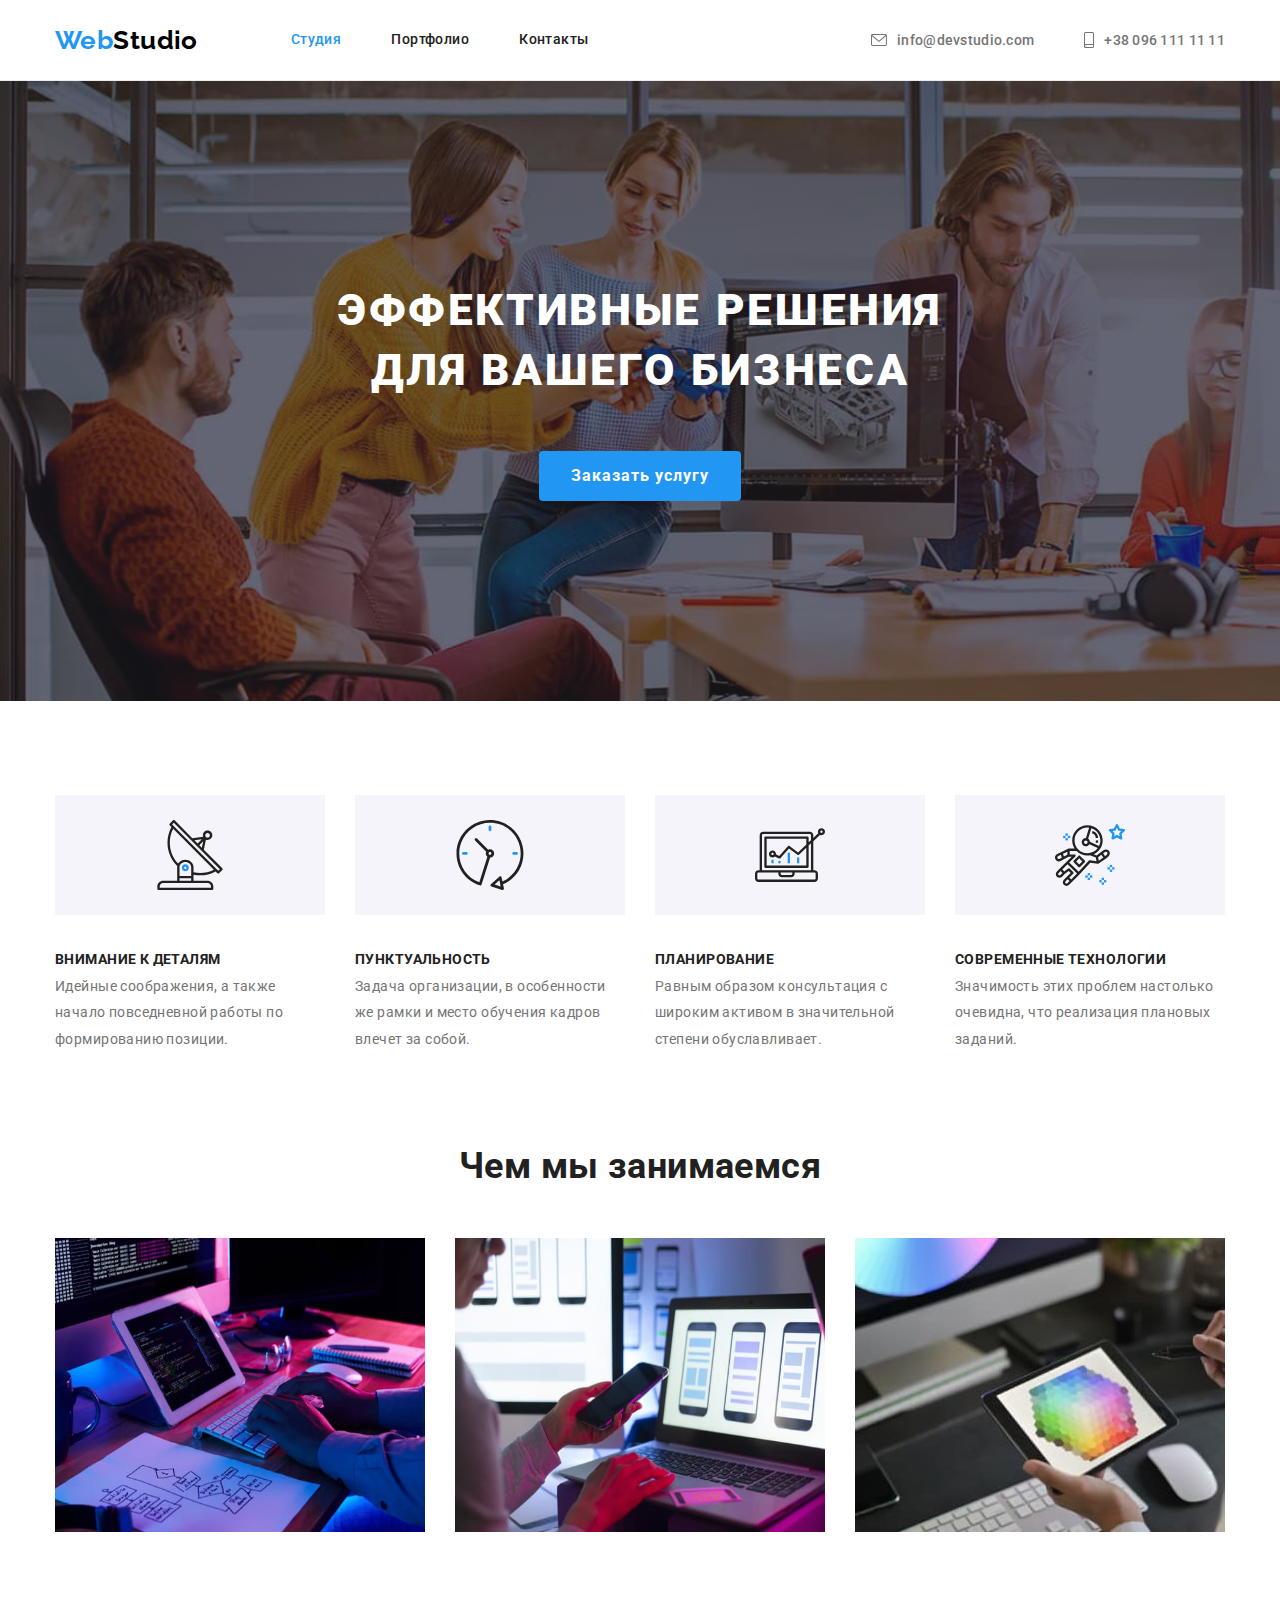
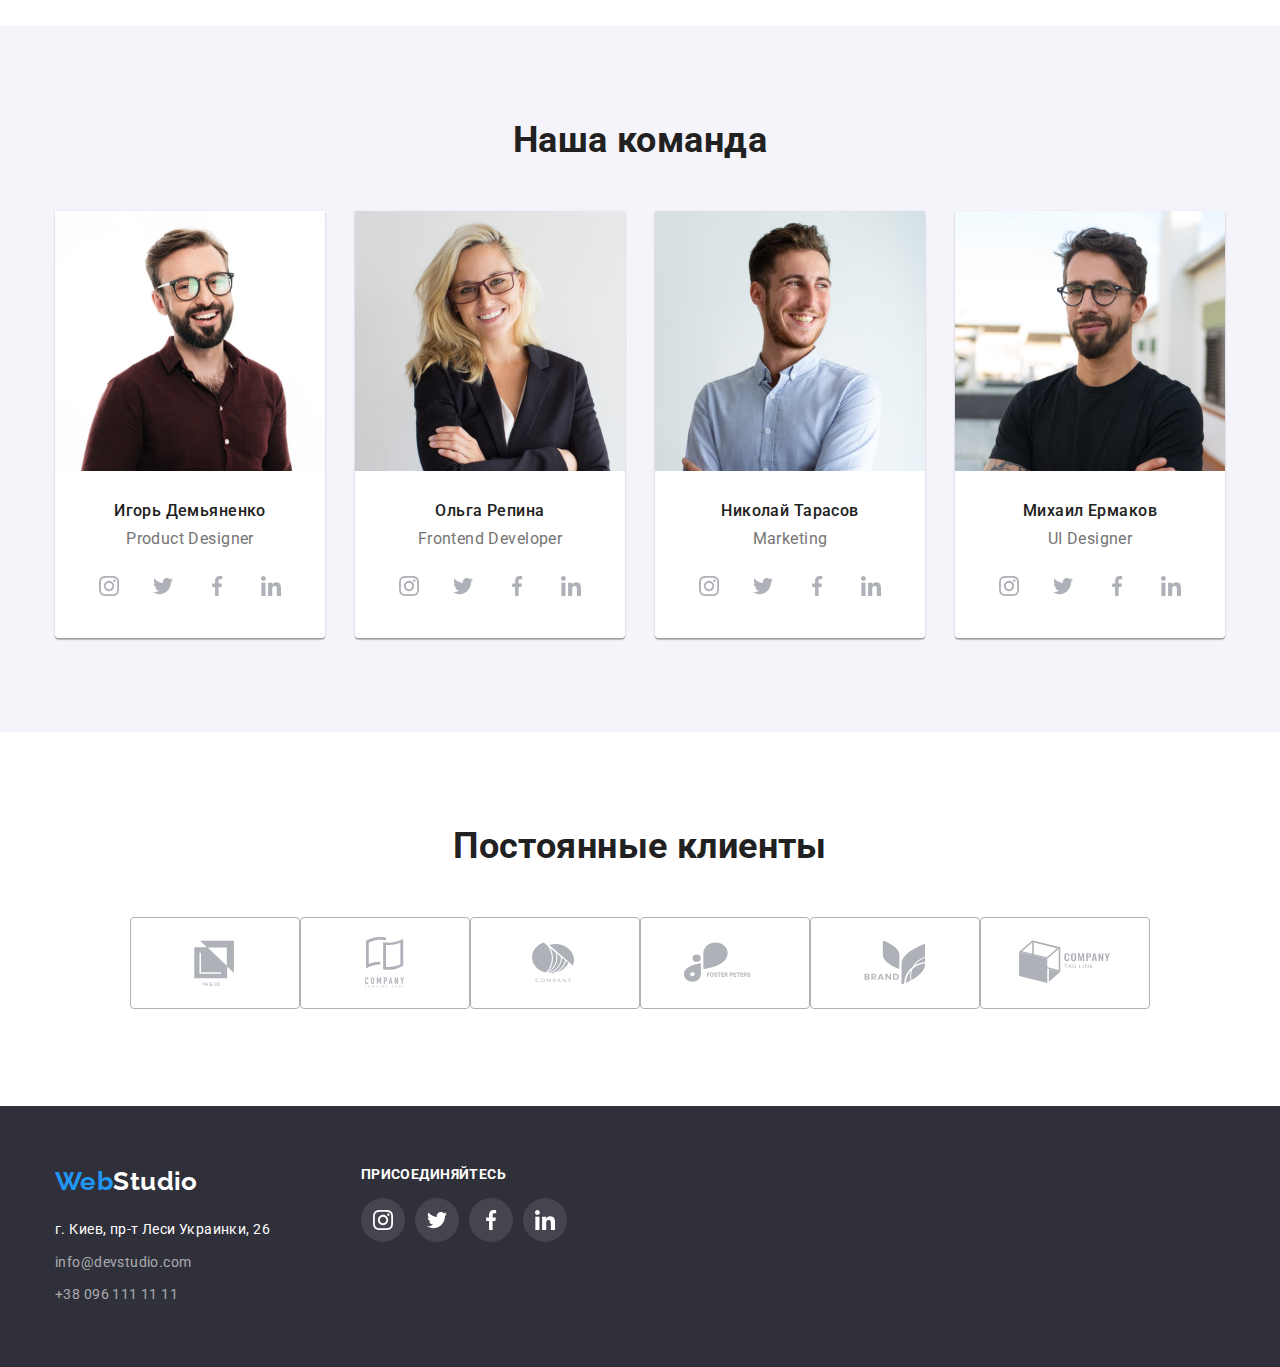
==== index.html @ 5a4d10e6 "Декоративные элементы" ====
<!DOCTYPE html>
<html lang="ru">
<head>
    <meta charset="UTF-8">
    <meta http-equiv="X-UA-Compatible" content="IE=edge">
    <meta name="viewport" content="width=device-width, initial-scale=1.0">

    <title>Студия разработки сайтов, интернет-магазинов, веб и мобильных приложений</title>
        
    <link rel="preconnect" href="https://fonts.googleapis.com">
    <link rel="preconnect" href="https://fonts.gstatic.com" crossorigin>
    <link href="https://fonts.googleapis.com/css2?family=Raleway:wght@700&family=Roboto:wght@400;500;700;900&display=swap"
        rel="stylesheet">
    
    <link rel="stylesheet" href="https://cdnjs.cloudflare.com/ajax/libs/modern-normalize/1.1.0/modern-normalize.min.css">

    <link rel="stylesheet" href="./css/styles.css">
</head>

<body>
<!----------------------------- Header --------------------------------->
    <header class="header-section"> 
        <div class="container header-container">
            <nav class="nav-list">
                <a lang="en" href="/" class="logo">Web<span class="logo-header-color">Studio</span></a>
                
                <ul class="list nav-list">
                    <li class="item">                    
                        <a href="./index.html" class="list-menu current">Студия</a>
                    </li>
                    <li class="item">
                        <a href="./portfolio.html" class="list-menu">Портфолио</a>
                    </li>
                    <li class="item">
                        <a href="" class="list-menu">Контакты</a>
                    </li>
                </ul>
            </nav>
            <ul class="list header-contacts-list">
                <li class="item icon-contact-list">
                    <svg class="icon-envelope">
                        <use href="./images/icons.svg#icon-envelope" ></use>
                    </svg>
                    <a href="mailto:info@devstudio.com" class="header-contacts">info@devstudio.com</a>
                </li>
                <li class="item icon-contact-list">
                    <svg class="icon-smartphone">
                        <use href="./images/icons.svg#icon-smartphone"></use>
                    </svg>
                    <a href="tel:+380961111111"  class="header-contacts">+38 096 111 11 11</a>
                </li> 
            </ul>
        </div>
    </header>

    <main>
<!----------------------------- Hero --------------------------------->
        <section class="hero">
            <div class="container hero-container">
                <h1 class="hero-h">Эффективные решения для вашего бизнеса</h1>
                <button type="button" class="button-header">Заказать услугу</button>
            </div>
        </section>
<!------------------------- Наши преимущества ------------------------>
        <section class="main-content-section">
            <!--  h2 скрыт в css -->
            <div class="container advantages-container" >
                <h2 class="visually-hidden">Наши преимущества</h2>

                <ul class="list advantages-list">
                    <li class="advantages-item">
                        <div class="icon-advantages">
                            <svg class="icon-img">
                                <use href="./images/icons.svg#icon-antenna" width="70" height="70"></use>
                            </svg>
                        </div>
                        <h3 class="advantages">Внимание к деталям</h3>
                        <p class="advantages-description">Идейные соображения, а также начало повседневной работы по формированию позиции.</p>
                    </li>

                    <li class="advantages-item">
                        <div class="icon-advantages">
                            <svg class="icon-img">
                                <use href="./images/icons.svg#icon-clock" width="70" height="70"></use>
                            </svg>
                        </div>
                        <h3 class="advantages">Пунктуальность</h3>
                        <p class="advantages-description">Задача организации, в особенности же рамки и место обучения кадров влечет за собой.</p>
                    </li>

                    <li class="advantages-item">
                        <div class="icon-advantages">
                            <svg class="icon-img">
                                <use href="./images/icons.svg#icon-diagram" width="70" height="70"></use>
                            </svg>
                        </div>
                        <h3 class="advantages">Планирование</h3>
                        <p class="advantages-description">Равным образом консультация с широким активом в значительной степени обуславливает.</p>
                    </li>

                    <li class="advantages-item">
                        <div class="icon-advantages">
                            <svg class="icon-img">
                                <use href="./images/icons.svg#icon-astronaut" width="70" height="70"></use>
                            </svg>
                        </div>                       
                        <h3 class="advantages">Современные технологии</h3>
                        <p class="advantages-description">Значимость этих проблем настолько очевидна, что реализация плановых заданий.</p>
                    </li>
                </ul>

            </div>
        </section>
<!------------------------- Чем мы занимаемся ------------------------>
        <section class="main-content-section  particuliarities-section">
            <div class="container">
                <h2 class="particuliarities-h">Чем мы занимаемся</h2>
                <ul class="list specialization-img">
                    <li><img class="particuliarities-photo" src="./images/algorithm.jpg" alt="Написание кода, алгоритм" width="370" height="294"></li>
                    <li><img class="particuliarities-photo" src="./images/mobile.jpg" alt="Разработка мобильных приложений" width="370" height="294"></li>
                    <li><img class="particuliarities-photo" src="./images/html-colors.jpg" alt="Цветовая палитра" width="370" height="294"></li>
                </ul>  
            </div>
        </section>
<!------------------------- Наша команда ------------------------>
        <section class="main-content-section team-backgroung">
            <div class="container team-container">
                <h2 class="particuliarities-h">Наша команда</h2>      

                <ul class="list our-team">
                    <li class="our-team-list">
                        <img class="teammate-photo" lang="en" src="./images/ihor.jpg" alt="Photo of Product Designer" width="270">
                        <div class="teammate-description">
                            <h3 class="teammate-name">Игорь Демьяненко</h3>
                            <p class="teammate-position" lang="en">Product Designer</p>
                            <ul class="list teammate-social-links">
                                <li class="social-links">
                                    <a href="">
                                    <svg class="icon-socials">
                                        <use href="./images/icons.svg#icon-instagram"></use>
                                    </svg>
                                    </a>
                                </li>
                                <li class="social-links">
                                    <a href="">
                                    <svg class="icon-socials">
                                        <use href="./images/icons.svg#icon-twitter"></use>
                                    </svg>
                                    </a>
                                </li>
                                <li class="social-links">
                                    <a href="">
                                        <svg class="icon-socials">
                                            <use href="./images/icons.svg#icon-facebook"></use>
                                        </svg>
                                    </a>                                    
                                </li>
                                <li class="social-links">
                                    <a href="">
                                        <svg class="icon-socials">
                                            <use href="./images/icons.svg#icon-linkedin"></use>
                                        </svg>
                                    </a>                                    
                                </li>
                            </ul>
                        </div>    

                    </li>
                    <li class="our-team-list">
                        <img class="teammate-photo" lang="en" src="./images/olha.jpg" alt="Photo of Frontend Developer" width="270">
                        <div class="teammate-description">
                            <h3 class="teammate-name">Ольга Репина</h3>
                            <p class="teammate-position" lang="en">Frontend Developer</p>
                            <ul class="list teammate-social-links">
                                <li class="social-links">
                                    <a href="">
                                        <svg class="icon-socials">
                                            <use href="./images/icons.svg#icon-instagram"></use>
                                        </svg>
                                    </a>
                                </li>
                                <li class="social-links">
                                    <a href="">
                                        <svg class="icon-socials">
                                            <use href="./images/icons.svg#icon-twitter"></use>
                                        </svg>
                                    </a>
                                </li>
                                <li class="social-links">
                                    <a href="">
                                        <svg class="icon-socials">
                                            <use href="./images/icons.svg#icon-facebook"></use>
                                        </svg>
                                    </a>
                                </li>
                                <li class="social-links">
                                    <a href="">
                                        <svg class="icon-socials">
                                            <use href="./images/icons.svg#icon-linkedin"></use>
                                        </svg>
                                    </a>
                                </li>
                            </ul>
                        </div>    
                                         
                    </li>
                    <li class="our-team-list">
                        <img class="teammate-photo" lang="en" src="./images/nick.jpg" alt="Photo of Marketing Expert" width="270">
                        <div class="teammate-description">
                            <h3 class="teammate-name">Николай Тарасов</h3>
                            <p class="teammate-position" lang="en">Marketing</p>
                            <ul class="list teammate-social-links">
                                <li class="social-links">
                                    <a href="">
                                        <svg class="icon-socials">
                                            <use href="./images/icons.svg#icon-instagram"></use>
                                        </svg>
                                    </a>
                                </li>
                                <li class="social-links">
                                    <a href="">
                                        <svg class="icon-socials">
                                            <use href="./images/icons.svg#icon-twitter"></use>
                                        </svg>
                                    </a>
                                </li>
                                <li class="social-links">
                                    <a href="">
                                        <svg class="icon-socials">
                                            <use href="./images/icons.svg#icon-facebook"></use>
                                        </svg>
                                    </a>
                                </li>
                                <li class="social-links">
                                    <a href="">
                                        <svg class="icon-socials">
                                            <use href="./images/icons.svg#icon-linkedin"></use>
                                        </svg>
                                    </a>
                                </li>
                            </ul>
                        </div>    
                                           
                    </li>
                    <li class="our-team-list">
                        <img class="teammate-photo" lang="en" src="./images/mick.jpg" alt="Photo of UI Designer" width="270">
                        <div class="teammate-description">
                            <h3 class="teammate-name">Михаил Ермаков</h3>
                            <p class="teammate-position" lang="en">UI Designer</p>
                            <ul class="list teammate-social-links">
                                <li class="social-links">
                                    <a href="">
                                    <svg class="icon-socials">
                                        <use href="./images/icons.svg#icon-instagram"></use>
                                    </svg>
                                    </a>
                                </li>
                                <li class="social-links">
                                    <a href="">
                                    <svg class="icon-socials">
                                        <use href="./images/icons.svg#icon-twitter"></use>
                                    </svg>
                                    </a>
                                </li>
                                <li class="social-links">
                                    <a href="">
                                        <svg class="icon-socials">
                                            <use href="./images/icons.svg#icon-facebook"></use>
                                        </svg>
                                    </a>                                    
                                </li>
                                <li class="social-links">
                                    <a href="">
                                        <svg class="icon-socials">
                                            <use href="./images/icons.svg#icon-linkedin"></use>
                                        </svg>
                                    </a>                                    
                                </li>
                            </ul>                           
                        </div>                   
                    </li>                    
                </ul>  
            </div>
        </section>

        <section class="main-content-section">
            <div class="container">
                <h2 class="particuliarities-h">Постоянные клиенты</h2>
                <ul class="list partners-logo">
                    <li class="partners-list">
                        <a href="">
                            <svg class="icon-partners-list">
                                <use href="./images/icons.svg#icon-client1"></use>
                            </svg>
                        </a>
                    </li>    
                    <li class="partners-list">
                        <a href="">
                            <svg class="icon-partners-list">
                                <use href="./images/icons.svg#icon-client2"></use>
                            </svg>
                        </a>
                    </li>
                    <li class="partners-list">
                        <a href="">
                            <svg class="icon-partners-list">
                                <use href="./images/icons.svg#icon-client3"></use>
                            </svg>
                        </a>
                    </li>
                    <li class="partners-list">
                        <a href="">
                            <svg class="icon-partners-list">
                                <use href="./images/icons.svg#icon-client4"></use>
                            </svg>
                        </a>
                    </li>
                    <li class="partners-list">
                        <a href="">
                            <svg class="icon-partners-list">
                                <use href="./images/icons.svg#icon-client5"></use>
                            </svg>
                        </a>
                    </li>
                    <li class="partners-list">
                        <a href="">
                            <svg class="icon-partners-list">
                                <use href="./images/icons.svg#icon-client6"></use>
                            </svg>
                        </a>
                    </li>
                </ul>                
            </div>
        </section>
    </main>
<!------------------------------ Footer ----------------------------->
<footer class="footer-background">
    <div class="container footer-container">
        <div class="footer-blocks">
            <a lang="en" href="/" class="logo footer-logo"><span class="logo-accent">Web</span><span class="logo-footer-color">Studio</span></a>
            <address>
                <ul class="list footer-adress-container">
                    <li class="address-common-list"><a class="address-list" href="https://goo.gl/maps/GgaBB5i8PTadJ9jeA"
                            target="_blank" rel="noopener noreferer">г. Киев, пр-т Леси Украинки, 26</a></li>
                    <li class="address-common-list"><a class="address-list footer-adress"
                            href="mailto:info@devstudio.com">info@devstudio.com</a></li>
                    <li class="address-common-list"><a class="address-list footer-adress" href="tel:+380961111111">+38 096 111 11
                            11</a></li>
                </ul>
            </address>
        </div>
        
        <div class="footer-blocks">
            <p class="to-join-footer">ПРИСОЕДИНЯЙТЕСЬ</p>
            <ul class="list social-links-footer">
                <li class="social-links icon-bg">
                    <a href="">
                        <svg class="icon-socials-footer">
                            <use href="./images/icons.svg#icon-instagram"></use>
                        </svg>
                    </a>
                </li>
                <li class="social-links icon-bg">
                    <a href="">
                        <svg class="icon-socials-footer">
                            <use href="./images/icons.svg#icon-twitter"></use>
                        </svg>
                    </a>
                </li>
                <li class="social-links icon-bg">
                    <a href="">
                        <svg class="icon-socials-footer">
                            <use href="./images/icons.svg#icon-facebook"></use>
                        </svg>
                    </a>
                </li>
                <li class="social-links icon-bg">
                    <a href="">
                        <svg class="icon-socials-footer">
                            <use href="./images/icons.svg#icon-linkedin"></use>
                        </svg>
                    </a>
                </li>
            </ul>
        </div>
    </div>
</footer>
    
</body>
</html>
---- css/styles.css ----
:root {
  --logo-header-color: #000000;
  --h-color: #212121;
  --accent-color: #2196f3;
  --main-text-color: #757575;
  --footer-adress-transparent: rgba(255, 255, 255, 0.6);
  --backgroung-main-color: #ffffff;
  --backgroung-hero-footer: #2f303a;
  --backgroung-team: #f5f4fa;
  --font-family-main: 'roboto', 'sans-serif';
  --font-family-secondary: 'raleway', 'sans-serif';
  --icon-base-color: #afb1b8;
}

body {
  font-family: var(--font-family-main);
  font-size: 14px;
  letter-spacing: 0.03em;
  background-color: var(--backgroung-main-color);
  color: var(--main-text-color);
}

a {
  text-decoration: none;
  color: inherit;
}

h1,
h2,
h3,
p,
ul {
  margin-top: 0px;
  margin-right: 0px;
  margin-bottom: 0px;
}

ul {
  padding-left: 0px;
}

img {
  display: block;
  max-width: 100%;
  min-height: auto;
}

.visually-hidden {
  position: absolute;
  width: 1px;
  height: 1px;
  margin: -1px;
  padding: 0;
  overflow: hidden;
  border: 0;
  clip: rect(0 0 0 0);
}

/* =================== Header ===================== */
.container {
  width: 1200px;
  padding-right: 15px;
  padding-left: 15px;
  margin-right: auto;
  margin-left: auto;
}
.header-section {
  border-bottom: 1px solid #ececec;
}
.header-container {
  display: flex;
  align-items: center;
}

.list {
  list-style: none;
  font-style: normal;
}

.logo {
  margin-right: 93px;
  align-self: center;

  font-family: var(--font-family-secondary);
  font-weight: 700;
  font-size: 26px;
  line-height: 1.2;

  color: var(--accent-color);
}
.logo-header-color {
  color: var(--logo-header-color);
}

.header-contacts-list {
  display: flex;
  margin-left: auto;
}
.header-contacts {
  line-height: 1.17;
  letter-spacing: 0.02em;
}
.list-menu {
  line-height: 1.14;
  color: var(--h-color);
}
.list-menu:hover,
.list-menu:focus,
.header-contacts:hover,
.header-contacts:focus {
  color: var(--accent-color);
}

.nav-list {
  display: flex;
}
.nav-list .list-menu.current {
  color: var(--accent-color);
}
.nav-list .list-menu,
.header-contacts-list .header-contacts {
  display: block;
  padding-top: 32px;
  padding-bottom: 32px;
}
.nav-list .item {
  font-weight: 500;
}
.nav-list .item:not(:last-child),
.header-contacts-list .item:not(:last-child) {
  margin-right: 50px;
}

.header-contacts-list .item {
  font-weight: 500;
  display: flex;
}

.icon-envelope {
  display: inline-block;
  width: 16px;
  height: 12px;
  align-self: center;
  margin-right: 10px;
  fill: var(--main-text-color);
}
.icon-smartphone {
  display: inline-block;
  width: 10px;
  height: 16px;
  align-self: center;
  margin-right: 10px;
  fill: var(--main-text-color);
}
.icon-envelope:hover,
.icon-envelope:focus,
.icon-smartphone:hover,
.icon-smartphone:focus {
  fill: var(--accent-color);
}

/* ===================== Hero ======================= */
.hero {
  padding-top: 200px;
  padding-bottom: 200px;

  color: var(--backgroung-main-color);
  background-color: var(--backgroung-hero-footer);

  background-image: linear-gradient(
      rgba(47, 48, 58, 0.4),
      rgba(47, 48, 58, 0.4)
    ),
    url(../images/bg-hero.jpg);
  background-size: cover;
}
.hero-container {
  text-align: center;
}
.hero-h {
  text-align: center;
  margin: 0 auto;
  width: 696px;
  font-weight: 900;
  font-size: 44px;
  line-height: 1.36;
  letter-spacing: 0.06em;
  text-transform: uppercase;
}
.button-header {
  display: inline-block;
  align-items: center;

  min-width: 200px;
  min-height: 50px;
  padding-right: 32px;
  padding-left: 32px;
  margin-top: 50px;

  cursor: pointer;
  border: none;
  border-radius: 4px;

  font-family: inherit;
  font-weight: 700;
  font-size: 16px;
  line-height: 1.9;
  letter-spacing: 0.06em;

  background-color: var(--accent-color);
  color: var(--backgroung-main-color);
}
.button-header:hover {
  box-shadow: 0px 4px 4px rgba(0, 0, 0, 0.15);
}

.filters-list .radio-button.current {
  background-color: var(--accent-color);
}
/* ===================== Наши преимущества ======================= */
h2,
h3 {
  color: var(--h-color);
}

.main-content-section {
  padding-top: 94px;
  padding-bottom: 94px;
}

.advantages-list {
  display: flex;
  flex-wrap: wrap;
}
.advantages-list > .advantages-item {
  flex-basis: calc((100% - 3 * 30px) / 4);
  margin-right: 30px;
}
.advantages-list > .advantages-item:nth-child(4n) {
  margin-right: 0px;
}
.advantages-list > .advantages-item:nth-child(n + 5) {
  margin-top: 30px;
}
.advantages {
  text-transform: uppercase;
  font-weight: 700;
  font-size: 14px;
  line-height: 2;
}
.advantages-description {
  font-size: 14px;
  line-height: 1.88;
}
.advantages-item {
  display: block;
}

.icon-advantages {
  display: flex;

  width: 270px;
  height: 120px;

  align-items: center;
  justify-content: center;

  margin-bottom: 30px;
  background-color: var(--backgroung-team);
}
.icon-img {
  width: 70px;
  height: 70px;
}

/* ===================== Чем мы занимаемся ======================= */
.particuliarities-section {
  padding-top: 0;
}
.particuliarities-h {
  margin-bottom: 50px;

  font-weight: 700;
  font-size: 36px;
  line-height: 1.16;
  text-align: center;
}

.specialization-img {
  display: flex;
  flex-wrap: wrap;
  margin-top: -30px;
  margin-left: -30px;
}
.particuliarities-photo {
  width: 370px;
  margin-top: 30px;
  margin-left: 30px;
}
.specialization-img > .particuliarities-photo {
  flex-basis: calc((100% - 3 * 30px) / 3);
}

/* ===================== Наша команда======================= */
.team-backgroung {
  background-color: var(--backgroung-team);
}

.our-team {
  display: flex;
  flex-wrap: wrap;
  margin-top: -30px;
  margin-left: -30px;
}
.our-team-list {
  margin-top: 30px;
  margin-left: 30px;
  box-shadow: 0px 1px 3px rgba(0, 0, 0, 0.12), 0px 1px 1px rgba(0, 0, 0, 0.14),
    0px 2px 1px rgba(0, 0, 0, 0.2);
  border-bottom-right-radius: 4px;
  border-bottom-left-radius: 4px;
}
.our-team > .our-team-list {
  flex-basis: calc((100% - 4 * 30px) / 4);
}
.teammate-photo {
  width: 270px;
}
.teammate-description {
  padding-top: 30px;
  padding-bottom: 30px;
  border-radius: 0px 0px 4px 4px;

  background-color: var(--backgroung-main-color);
}
.teammate-name,
.teammate-position {
  font-size: 16px;
  line-height: 1.19;
  text-align: center;
}
.teammate-name {
  margin-bottom: 8px;
  font-weight: 500;
}

.teammate-social-links {
  display: flex;
  align-items: center;
  justify-content: center;
}
.icon-socials {
  display: flex;

  width: 44px;
  height: 44px;
  padding: 12px;

  fill: var(--icon-base-color);
}
.social-links:not(:nth-child(4n + 1)) {
  margin-left: 10px;
}
.icon-socials:hover,
.icon-socials:focus {
  fill: var(--backgroung-main-color);
}
.social-links {
  margin-top: 16px;
  flex-wrap: wrap;
  /* flex-basis: calc((100% - 4 * 10px) / 4); */
}
.social-links:hover,
.social-links:focus {
  background-color: var(--accent-color);
  border-radius: 50%;
}
/* ========================Постоянные партнеры======================= */
.partners-list {
  display: inline-block;
  justify-items: center;
}
.icon-partners-list {
  width: 170px;
  height: 92px;

  padding: 16px 32px;

  border: 1px solid var(--icon-base-color);
  border-radius: 4px;
  fill: var(--icon-base-color);
}

.icon-partners-list:hover,
.icon-partners-list:focus {
  fill: var(--accent-color);
}
.partners-logo {
  display: flex;
  justify-content: center;
}
/* =========================== Footer =============================== */
.footer-background {
  background-color: var(--backgroung-hero-footer);
}
.footer-container {
  display: flex;
  padding-top: 60px;
  padding-bottom: 60px;
}
.footer-adress-container {
  margin-top: 20px;
}
.logo-footer-color {
  color: var(--backgroung-main-color);
}
.address-list {
  color: var(--backgroung-main-color);
  font-size: 14px;
  line-height: 1.71;
}
.footer-adress {
  color: var(--footer-adress-transparent);
}

.footer-adress-container > .address-common-list:not(:last-child) {
  margin-bottom: 9px;
}
.to-join-footer {
  text-transform: uppercase;
  font-weight: 700;
  line-height: 1, 14;
  color: var(--backgroung-main-color);
}
.social-links-footer {
  display: flex;
}
.icon-socials-footer {
  display: flex;

  width: 44px;
  height: 44px;
  padding: 12px;

  fill: var(--backgroung-main-color);
}
.footer-blocks:not(:first-child) {
  margin-left: 70px;
}
.icon-bg {
  background-color: rgba(255, 255, 255, 0.1);
  border-radius: 50%;
}

/* =================== Projects ===================== */

.radio-button {
  padding-top: 6px;
  padding-right: 22px;
  padding-bottom: 6px;
  padding-left: 22px;

  border: none;
  border-radius: 4px;

  cursor: pointer;

  font-family: inherit;
  font-weight: 500;
  font-size: 16px;
  line-height: 1.63;
  text-align: center;

  background-color: var(--backgroung-team);
  color: var(--h-color);
}
.filters-list .radio-button-list:not(:first-child) {
  margin-left: 8px;
}
.filters-list .radio-button.current,
.radio-button:hover,
.radio-button:focus {
  background-color: var(--accent-color);
  color: var(--backgroung-main-color);
  box-shadow: 0px 3px 1px rgba(0, 0, 0, 0.1), 0px 1px 2px rgba(0, 0, 0, 0.08),
    0px 2px 2px rgba(0, 0, 0, 0.12);
}
.filters-list {
  display: flex;
  justify-content: center;
  margin-bottom: 50px;
}

.projects-list {
  display: flex;
  flex-wrap: wrap;
  margin-top: -30px;
  margin-right: -30px;
}
.projects-list > .project-list-item {
  margin-right: 30px;
  margin-top: 30px;
  flex-basis: calc((100% - 3 * 30px) / 3);
}
.project-list-item:hover,
.project-list-item:focus {
  box-shadow: 0px 1px 1px rgba(0, 0, 0, 0.12), 0px 4px 4px rgba(0, 0, 0, 0.06),
    1px 4px 6px rgba(0, 0, 0, 0.16);
}
.projects-photo {
  width: 370px;
}
.project-description {
  padding-top: 20px;
  padding-right: 24px;
  padding-bottom: 20px;
  padding-left: 24px;

  border: 1px solid #eeeeee;
  border-top: none;
}
.project-name {
  font-weight: 700;
  font-size: 18px;
  line-height: 2;
  letter-spacing: 0.06em;
}
.project-type {
  font-size: 16px;
  line-height: 1.9;
}
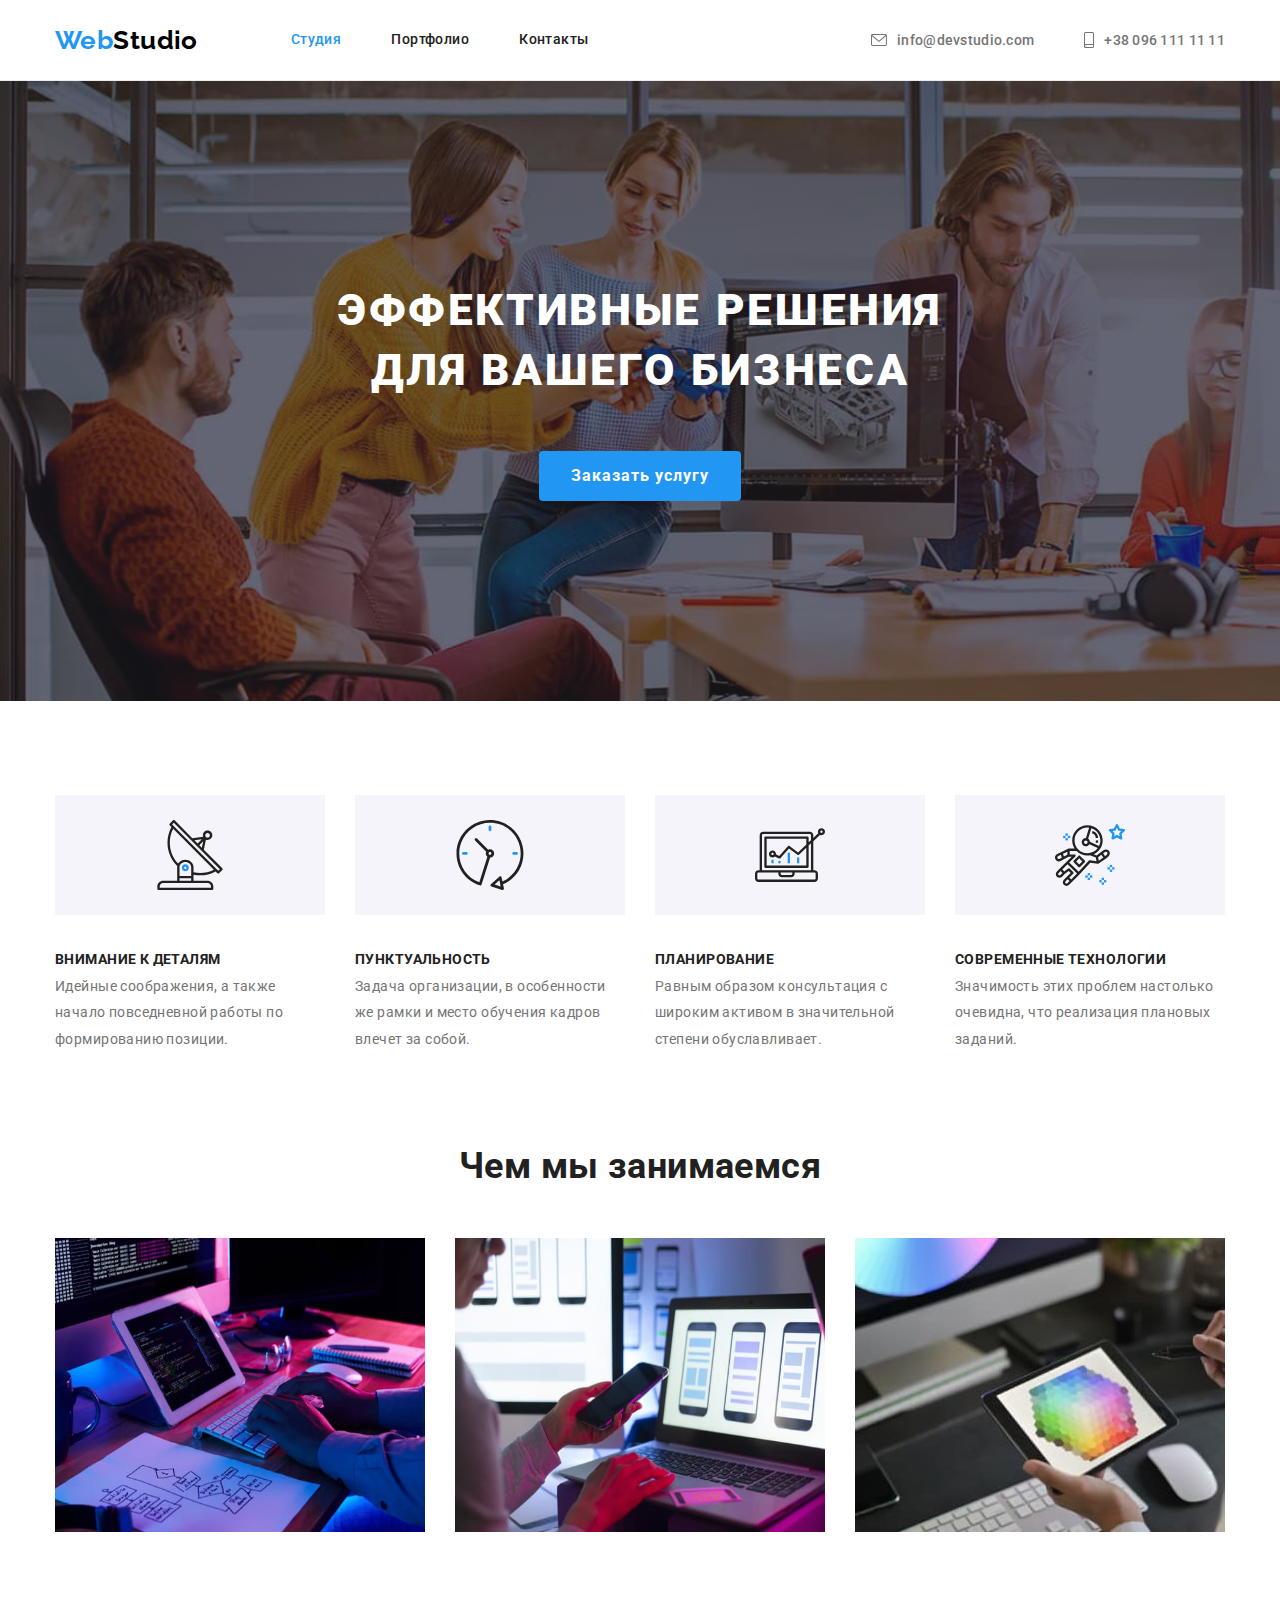
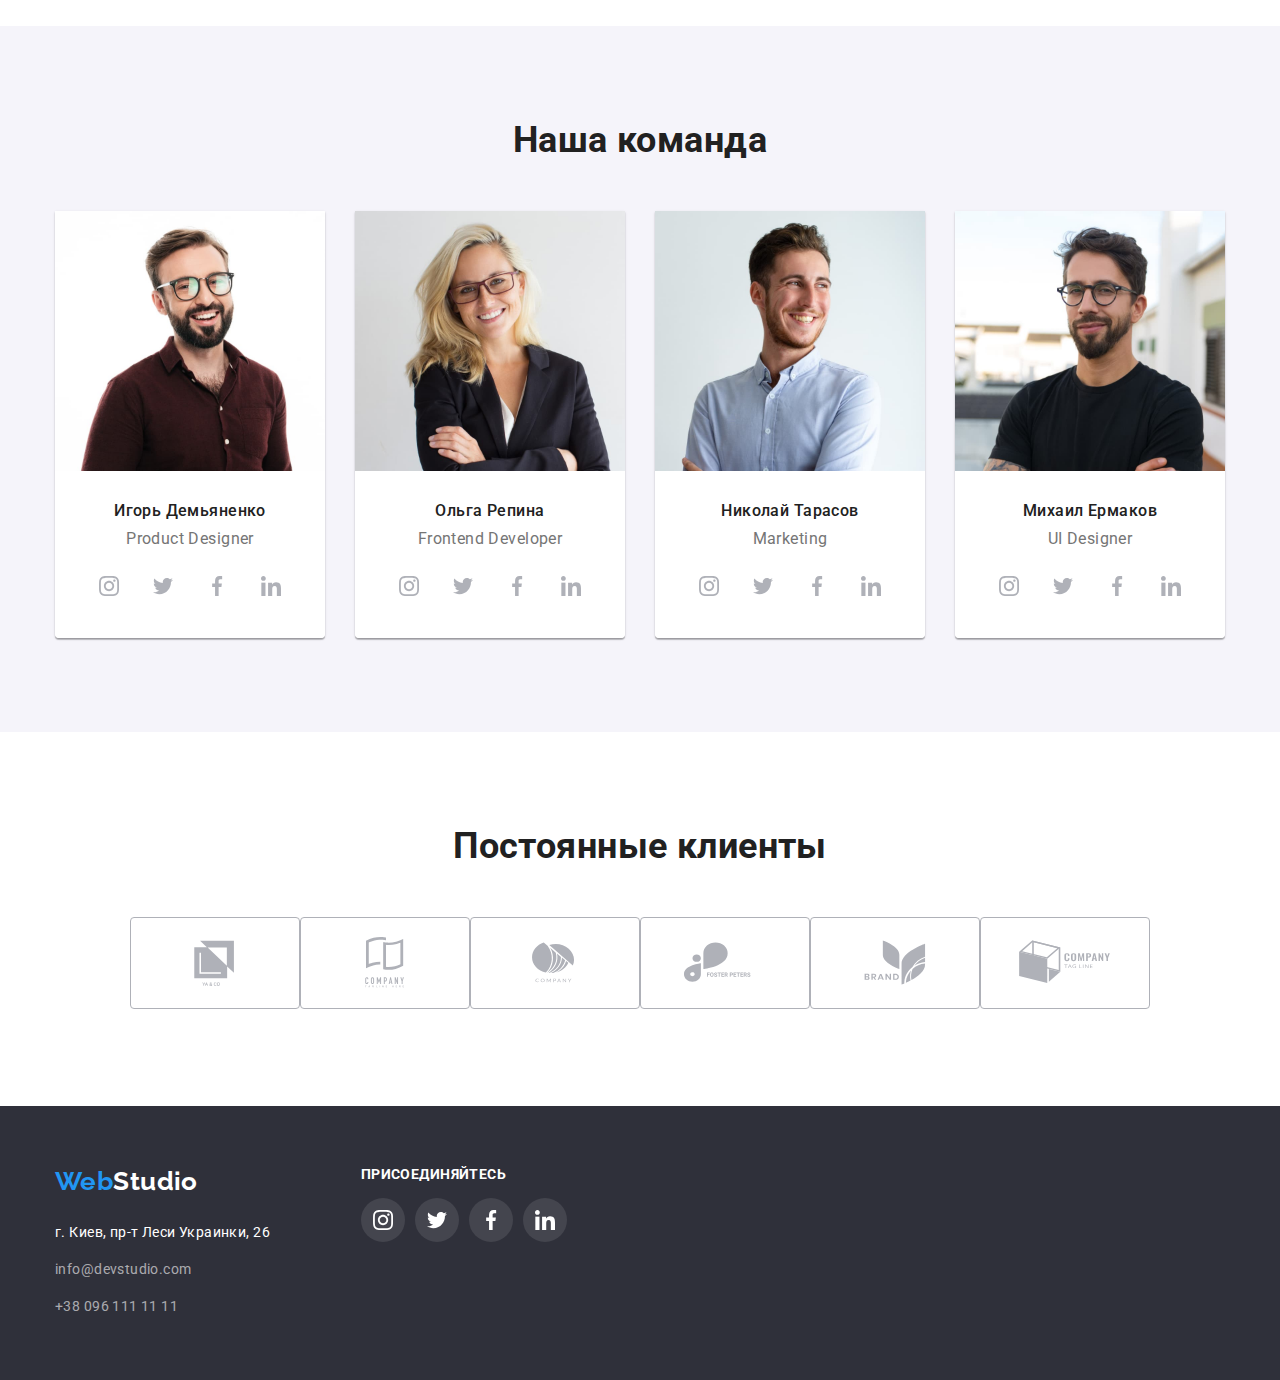
==== commit 8ed006f7: "current стр Портфолио" ====
--- a/index.html
+++ b/index.html
@@ -340,12 +340,15 @@
             <a lang="en" href="/" class="logo footer-logo"><span class="logo-accent">Web</span><span class="logo-footer-color">Studio</span></a>
             <address>
                 <ul class="list footer-adress-container">
-                    <li class="address-common-list"><a class="address-list" href="https://goo.gl/maps/GgaBB5i8PTadJ9jeA"
-                            target="_blank" rel="noopener noreferer">г. Киев, пр-т Леси Украинки, 26</a></li>
-                    <li class="address-common-list"><a class="address-list footer-adress"
-                            href="mailto:info@devstudio.com">info@devstudio.com</a></li>
-                    <li class="address-common-list"><a class="address-list footer-adress" href="tel:+380961111111">+38 096 111 11
-                            11</a></li>
+                    <li class="address-common-list">
+                        <a class="address-list" href="https://goo.gl/maps/GgaBB5i8PTadJ9jeA" target="_blank" rel="noopener noreferer">г. Киев, пр-т Леси Украинки, 26</a>
+                    </li>
+                    <li class="address-common-list">
+                        <a class="address-list footer-adress" href="mailto:info@devstudio.com">info@devstudio.com</a>
+                    </li>
+                    <li class="address-common-list">
+                        <a class="address-list footer-adress" href="tel:+380961111111">+38 096 111 11 11</a>
+                    </li>
                 </ul>
             </address>
         </div>
--- a/css/styles.css
+++ b/css/styles.css
@@ -416,8 +416,8 @@
 }
 .address-list {
   color: var(--backgroung-main-color);
-  font-size: 14px;
-  line-height: 1.71;
+
+  line-height: 2;
 }
 .footer-adress {
   color: var(--footer-adress-transparent);
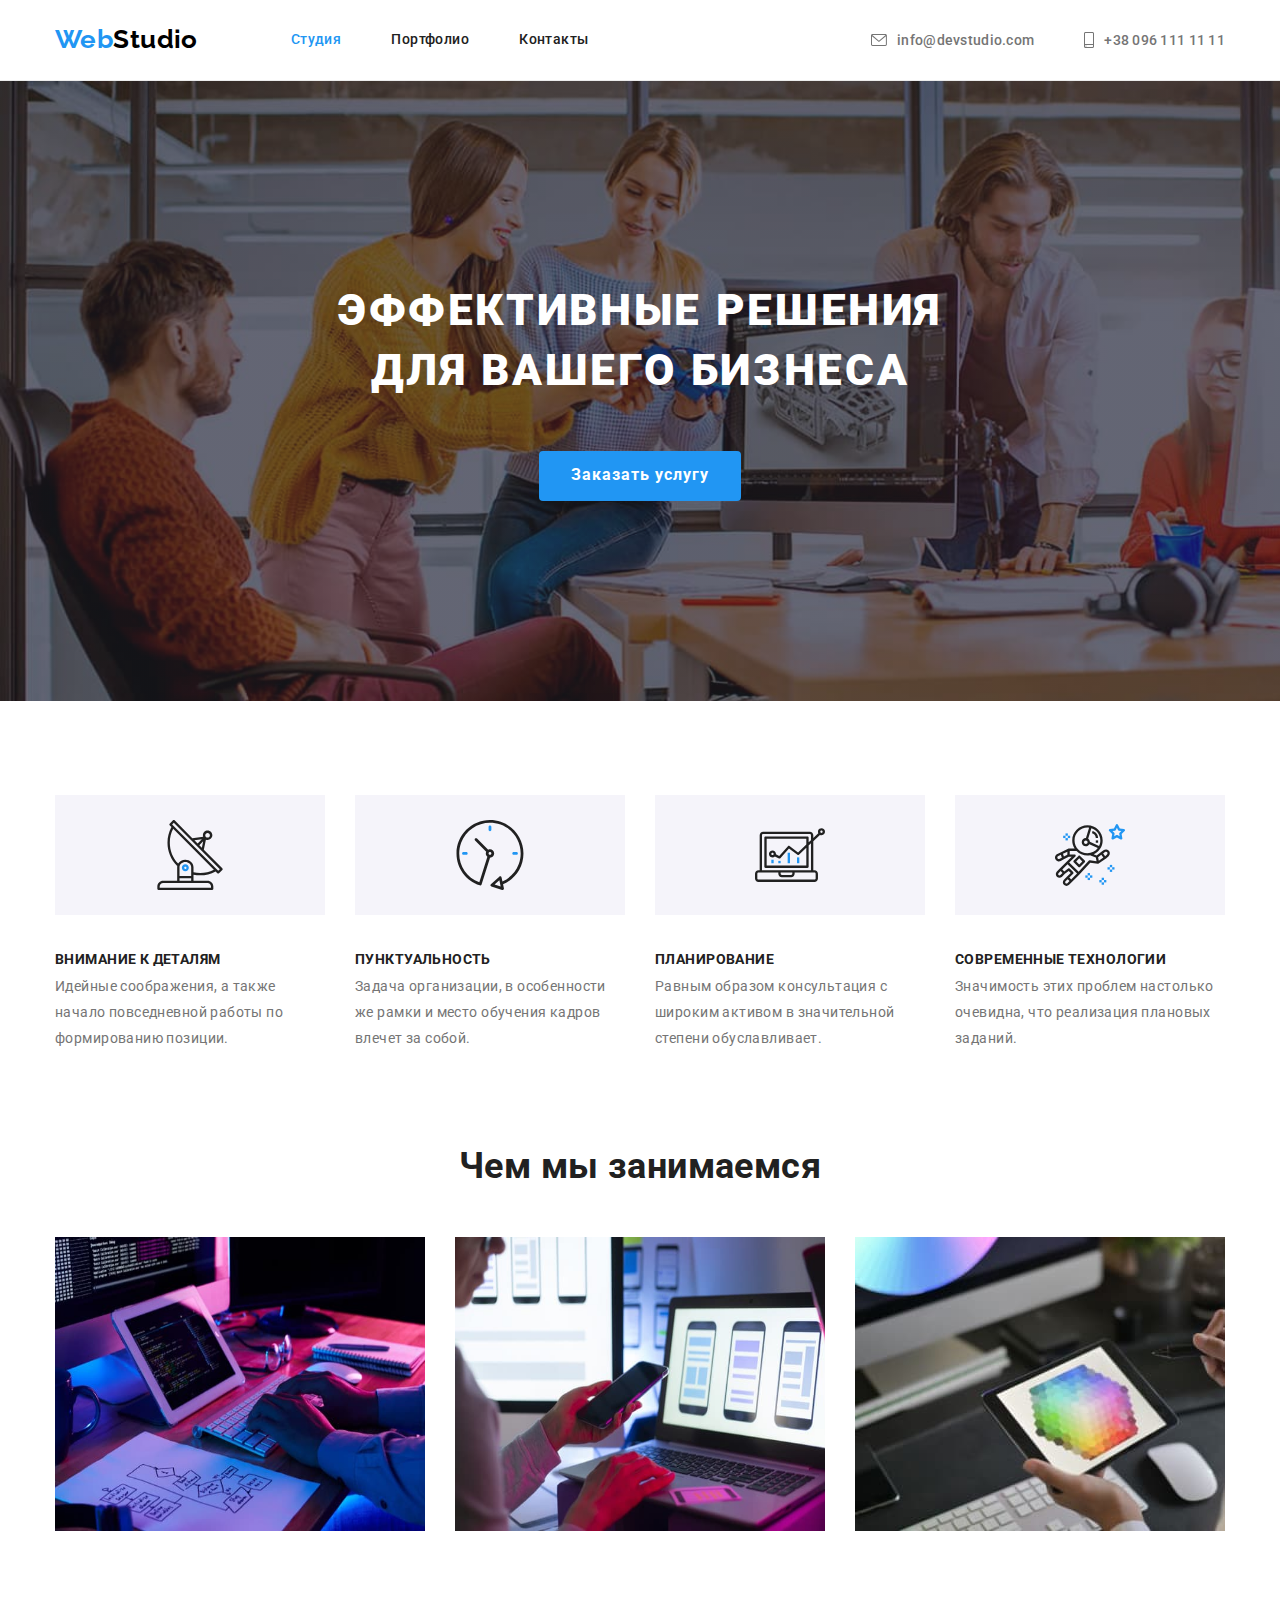
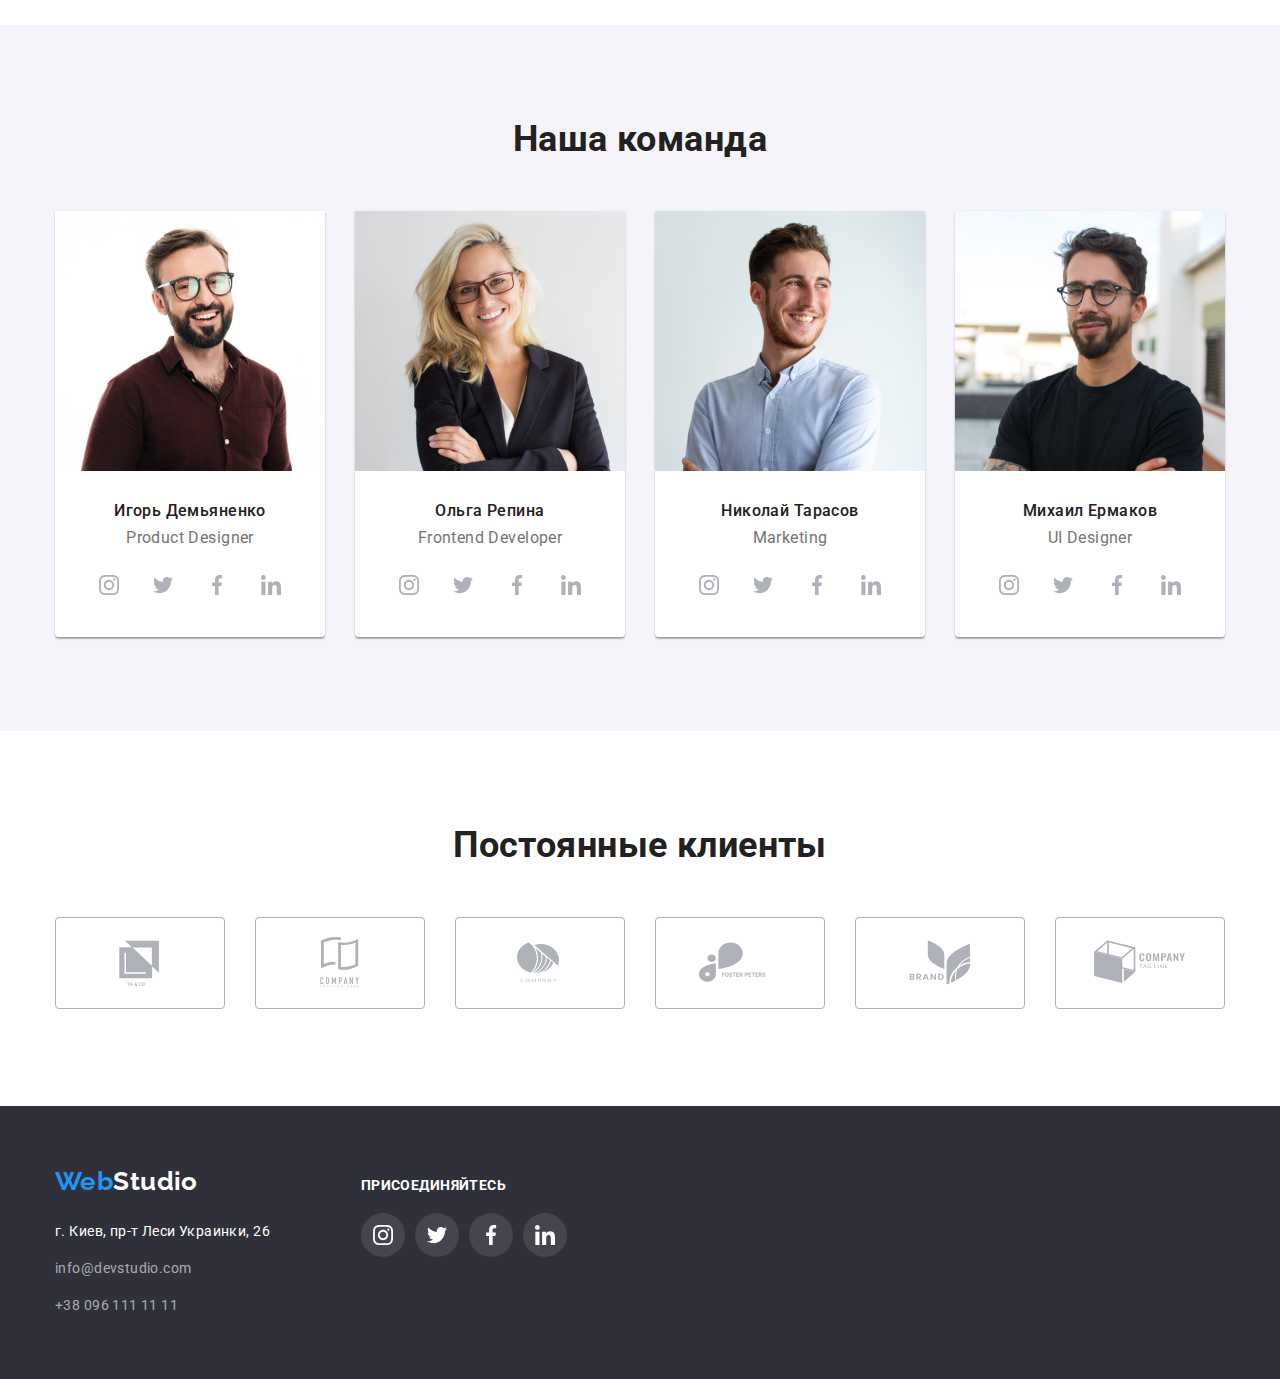
==== commit 99b5dcc0: "Декоративн.эл. редакция" ====
--- a/index.html
+++ b/index.html
@@ -19,13 +19,13 @@
 
 <body>
 <!----------------------------- Header --------------------------------->
-    <header class="header-section"> 
+    <header class="header-section">
         <div class="container header-container">
             <nav class="nav-list">
                 <a lang="en" href="/" class="logo">Web<span class="logo-header-color">Studio</span></a>
-                
+    
                 <ul class="list nav-list">
-                    <li class="item">                    
+                    <li class="item">
                         <a href="./index.html" class="list-menu current">Студия</a>
                     </li>
                     <li class="item">
@@ -38,17 +38,20 @@
             </nav>
             <ul class="list header-contacts-list">
                 <li class="item icon-contact-list">
-                    <svg class="icon-envelope">
-                        <use href="./images/icons.svg#icon-envelope" ></use>
-                    </svg>
-                    <a href="mailto:info@devstudio.com" class="header-contacts">info@devstudio.com</a>
+                    <a href="mailto:info@devstudio.com" class="header-contacts">
+                        <svg class="icon-envelope">
+                            <use href="./images/icons.svg#icon-envelope"></use>
+                        </svg>
+                        info@devstudio.com</a>
                 </li>
                 <li class="item icon-contact-list">
-                    <svg class="icon-smartphone">
-                        <use href="./images/icons.svg#icon-smartphone"></use>
-                    </svg>
-                    <a href="tel:+380961111111"  class="header-contacts">+38 096 111 11 11</a>
-                </li> 
+    
+                    <a href="tel:+380961111111" class="header-contacts">
+                        <svg class="icon-smartphone">
+                            <use href="./images/icons.svg#icon-smartphone"></use>
+                        </svg>
+                        +38 096 111 11 11</a>
+                </li>
             </ul>
         </div>
     </header>
@@ -282,7 +285,7 @@
                 </ul>  
             </div>
         </section>
-
+<!-- --------------------------Постоянные клиенты------------------------- -->
         <section class="main-content-section">
             <div class="container">
                 <h2 class="particuliarities-h">Постоянные клиенты</h2>
--- a/css/styles.css
+++ b/css/styles.css
@@ -96,7 +96,14 @@
   display: flex;
   margin-left: auto;
 }
+.icon-contact-list {
+  display: inline-block;
+  align-items: center;
+}
+
 .header-contacts {
+  display: flex;
+  align-items: center;
   line-height: 1.17;
   letter-spacing: 0.02em;
 }
@@ -106,9 +113,23 @@
 }
 .list-menu:hover,
 .list-menu:focus,
-.header-contacts:hover,
-.header-contacts:focus {
+.icon-contact-list:hover,
+.icon-contact-list:focus {
   color: var(--accent-color);
+}
+.icon-envelope,
+.icon-smartphone {
+  align-items: center;
+  margin-right: 10px;
+  fill: currentColor;
+}
+.icon-envelope {
+  width: 16px;
+  height: 12px;
+}
+.icon-smartphone {
+  width: 10px;
+  height: 16px;
 }
 
 .nav-list {
@@ -117,8 +138,8 @@
 .nav-list .list-menu.current {
   color: var(--accent-color);
 }
-.nav-list .list-menu,
-.header-contacts-list .header-contacts {
+
+.nav-list .list-menu {
   display: block;
   padding-top: 32px;
   padding-bottom: 32px;
@@ -132,31 +153,8 @@
 }
 
 .header-contacts-list .item {
+  display: flex;
   font-weight: 500;
-  display: flex;
-}
-
-.icon-envelope {
-  display: inline-block;
-  width: 16px;
-  height: 12px;
-  align-self: center;
-  margin-right: 10px;
-  fill: var(--main-text-color);
-}
-.icon-smartphone {
-  display: inline-block;
-  width: 10px;
-  height: 16px;
-  align-self: center;
-  margin-right: 10px;
-  fill: var(--main-text-color);
-}
-.icon-envelope:hover,
-.icon-envelope:focus,
-.icon-smartphone:hover,
-.icon-smartphone:focus {
-  fill: var(--accent-color);
 }
 
 /* ===================== Hero ======================= */
@@ -173,9 +171,12 @@
     ),
     url(../images/bg-hero.jpg);
   background-size: cover;
+  background-repeat: no-repeat;
 }
 .hero-container {
   text-align: center;
+  max-width: 1600px;
+  height: auto;
 }
 .hero-h {
   text-align: center;
@@ -233,7 +234,7 @@
   flex-wrap: wrap;
 }
 .advantages-list > .advantages-item {
-  flex-basis: calc((100% - 3 * 30px) / 4);
+  flex-basis: calc((100% - 4 * 30px) / 4);
   margin-right: 30px;
 }
 .advantages-list > .advantages-item:nth-child(4n) {
@@ -348,6 +349,7 @@
   display: flex;
   align-items: center;
   justify-content: center;
+  margin-top: 16px;
 }
 .icon-socials {
   display: flex;
@@ -365,21 +367,29 @@
 .icon-socials:focus {
   fill: var(--backgroung-main-color);
 }
-.social-links {
-  margin-top: 16px;
-  flex-wrap: wrap;
-  /* flex-basis: calc((100% - 4 * 10px) / 4); */
-}
+
 .social-links:hover,
 .social-links:focus {
   background-color: var(--accent-color);
   border-radius: 50%;
 }
 /* ========================Постоянные партнеры======================= */
+.partners-logo {
+  display: flex;
+  flex-wrap: wrap;
+}
+
 .partners-list {
-  display: inline-block;
-  justify-items: center;
-}
+  display: flex;
+  flex-basis: calc((100% - 6 * 30px) / 6);
+}
+.partners-list:not(:nth-child(-n + 6)) {
+  margin-top: 30px;
+}
+.partners-list:not(:nth-child(6n + 1)) {
+  margin-left: 30px;
+}
+
 .icon-partners-list {
   width: 170px;
   height: 92px;
@@ -390,24 +400,25 @@
   border-radius: 4px;
   fill: var(--icon-base-color);
 }
-
+.icon-partner-link:hover {
+  fill: var(--accent-color);
+}
 .icon-partners-list:hover,
 .icon-partners-list:focus {
   fill: var(--accent-color);
-}
-.partners-logo {
-  display: flex;
-  justify-content: center;
-}
+  border: 1px solid var(--accent-color);
+}
+
 /* =========================== Footer =============================== */
 .footer-background {
   background-color: var(--backgroung-hero-footer);
-}
-.footer-container {
-  display: flex;
   padding-top: 60px;
   padding-bottom: 60px;
 }
+.footer-container {
+  display: flex;
+  align-items: baseline;
+}
 .footer-adress-container {
   margin-top: 20px;
 }
@@ -416,14 +427,13 @@
 }
 .address-list {
   color: var(--backgroung-main-color);
-
   line-height: 2;
 }
 .footer-adress {
   color: var(--footer-adress-transparent);
 }
 
-.footer-adress-container > .address-common-list:not(:last-child) {
+.address-common-list:not(:last-child) {
   margin-bottom: 9px;
 }
 .to-join-footer {
@@ -434,6 +444,7 @@
 }
 .social-links-footer {
   display: flex;
+  margin-top: 20px;
 }
 .icon-socials-footer {
   display: flex;
@@ -502,8 +513,11 @@
   margin-top: 30px;
   flex-basis: calc((100% - 3 * 30px) / 3);
 }
-.project-list-item:hover,
-.project-list-item:focus {
+.project-item-link {
+  display: block;
+}
+.project-item-link:hover,
+.project-item-link:focus {
   box-shadow: 0px 1px 1px rgba(0, 0, 0, 0.12), 0px 4px 4px rgba(0, 0, 0, 0.06),
     1px 4px 6px rgba(0, 0, 0, 0.16);
 }
